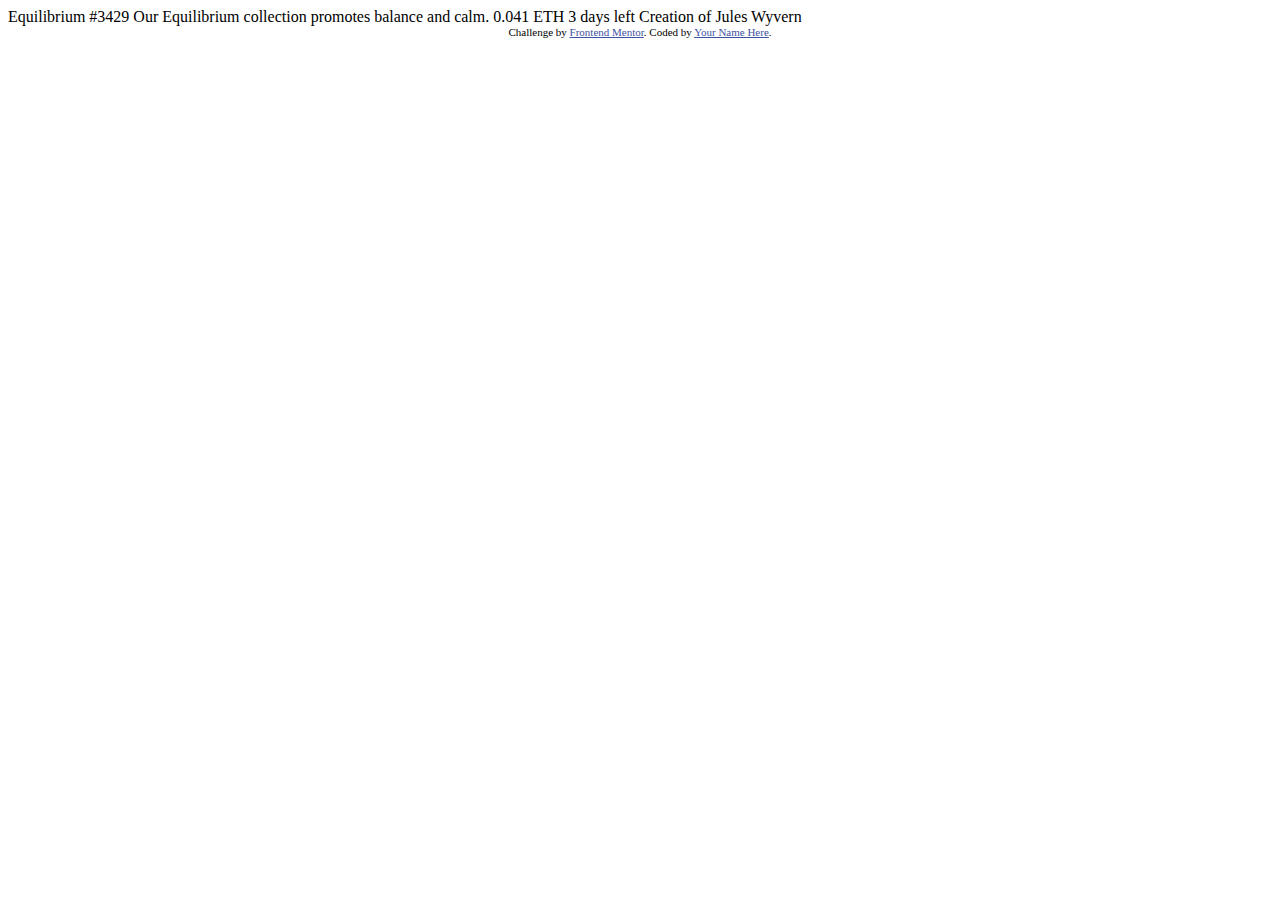
==== nft-preview-card-component/index.html @ 912435df "nft-card starter files" ====
<!DOCTYPE html>
<html lang="en">
<head>
  <meta charset="UTF-8">
  <meta name="viewport" content="width=device-width, initial-scale=1.0"> <!-- displays site properly based on user's device -->

  <link rel="icon" type="image/png" sizes="32x32" href="./images/favicon-32x32.png">
  
  <title>Frontend Mentor | NFT preview card component</title>

  <!-- Feel free to remove these styles or customise in your own stylesheet 👍 -->
  <style>
    .attribution { font-size: 11px; text-align: center; }
    .attribution a { color: hsl(228, 45%, 44%); }
  </style>
</head>
<body>

  Equilibrium #3429

  Our Equilibrium collection promotes balance and calm.

  0.041 ETH
  3 days left
  
  Creation of Jules Wyvern

  <div class="attribution">
    Challenge by <a href="https://www.frontendmentor.io?ref=challenge" target="_blank">Frontend Mentor</a>. 
    Coded by <a href="#">Your Name Here</a>.
  </div>
</body>
</html>
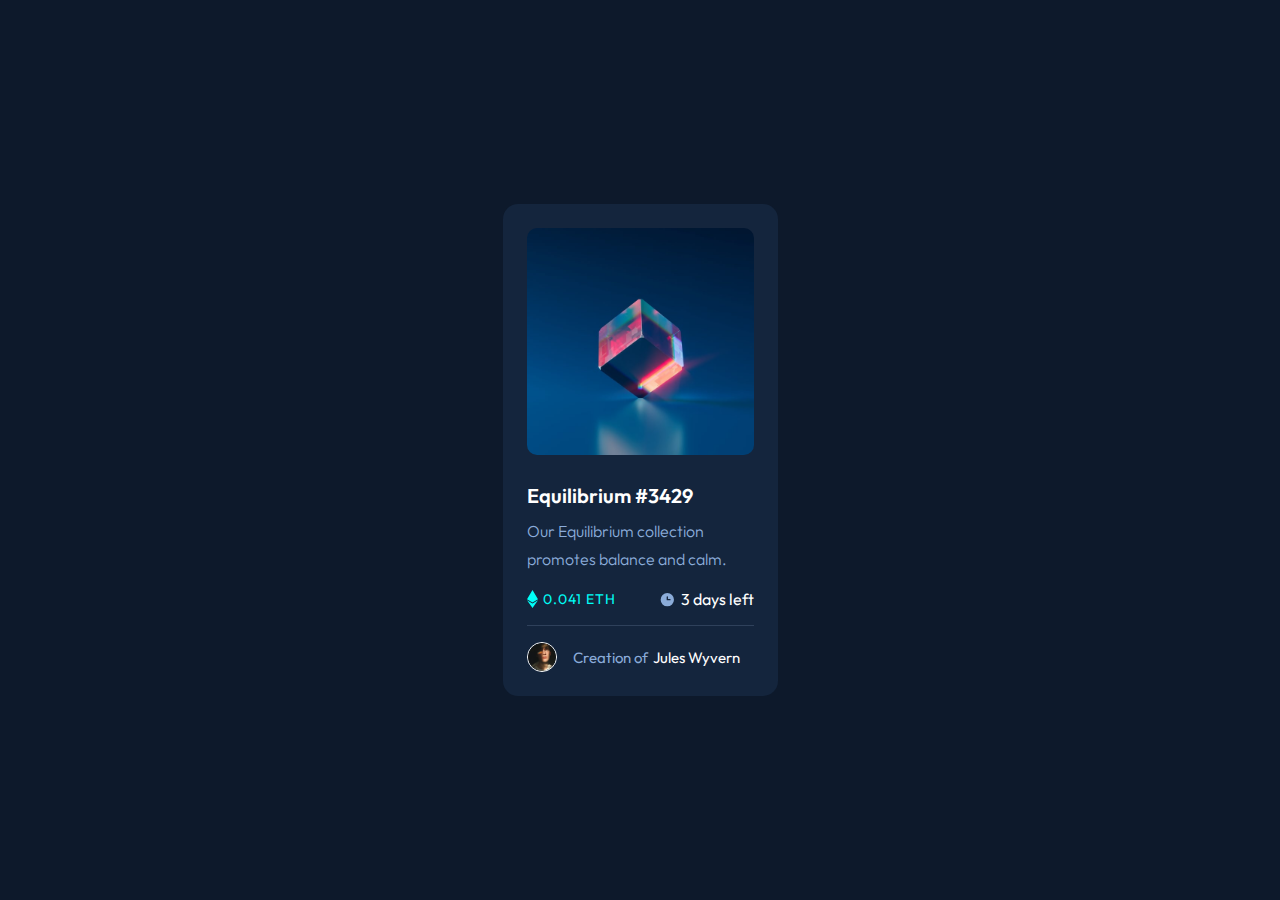
==== commit c7aa5d93: "nft card in progress .." ====
--- a/nft-preview-card-component/index.html
+++ b/nft-preview-card-component/index.html
@@ -1,33 +1,47 @@
 <!DOCTYPE html>
 <html lang="en">
-<head>
-  <meta charset="UTF-8">
-  <meta name="viewport" content="width=device-width, initial-scale=1.0"> <!-- displays site properly based on user's device -->
+  <head>
+    <meta charset="UTF-8" />
+    <meta name="viewport" content="width=device-width, initial-scale=1.0" />
+    <!-- displays site properly based on user's device -->
 
-  <link rel="icon" type="image/png" sizes="32x32" href="./images/favicon-32x32.png">
-  
-  <title>Frontend Mentor | NFT preview card component</title>
+    <link
+      rel="icon"
+      type="image/png"
+      sizes="32x32"
+      href="./images/favicon-32x32.png"
+    />
 
-  <!-- Feel free to remove these styles or customise in your own stylesheet 👍 -->
-  <style>
+    <title>Frontend Mentor | NFT preview card component</title>
+    <link rel="stylesheet" href="style.css" />
+
+    <!-- Feel free to remove these styles or customise in your own stylesheet 👍 -->
+    <!-- <style>
     .attribution { font-size: 11px; text-align: center; }
     .attribution a { color: hsl(228, 45%, 44%); }
-  </style>
-</head>
-<body>
-
-  Equilibrium #3429
-
-  Our Equilibrium collection promotes balance and calm.
-
-  0.041 ETH
-  3 days left
-  
-  Creation of Jules Wyvern
-
-  <div class="attribution">
-    Challenge by <a href="https://www.frontendmentor.io?ref=challenge" target="_blank">Frontend Mentor</a>. 
-    Coded by <a href="#">Your Name Here</a>.
-  </div>
-</body>
-</html>+  </style> -->
+  </head>
+  <body>
+    <div class="container">
+      <div class="image">
+        <img class="main-img" src="images/image-equilibrium.jpg" alt="" />
+      </div>
+      <h3>Equilibrium #3429</h3>
+      <p>Our Equilibrium collection promotes balance and calm.</p>
+      <div class="info">
+        <div class="price">
+          <img src="images/icon-ethereum.svg" alt="" />
+          0.041 ETH
+        </div>
+        <div class="days">
+          <img src="images/icon-clock.svg" alt="" />
+          3 days left
+        </div>
+      </div>
+      <div class="creator">
+        <img src="images/image-avatar.png" alt="" class="avatar" />
+        Creation of <span class="name"> Jules Wyvern</span>
+      </div>
+    </div>
+  </body>
+</html>
--- a/nft-preview-card-component/style.css
+++ b/nft-preview-card-component/style.css
@@ -0,0 +1,106 @@
+@import url("https://fonts.googleapis.com/css2?family=Inter:wght@400;700&family=Lexend+Deca&family=Outfit:wght@300;400;600&display=swap");
+
+* {
+  margin: 0;
+  box-sizing: border-box;
+}
+
+body {
+  background: hsl(217, 54%, 11%);
+  width: 100%;
+  height: 100vh;
+  font-family: "Outfit", sans-serif;
+  display: flex;
+  justify-content: center;
+  align-items: center;
+  color: #fff;
+}
+
+.container {
+  background-color: hsl(216, 50%, 16%);
+  border-radius: 15px;
+  width: 275px;
+  padding: 1.5rem;
+}
+
+.image {
+  position: relative;
+}
+
+.main-img {
+  width: 100%;
+  height: 100%;
+  border-radius: 10px;
+}
+
+h3 {
+  margin-top: 1.5rem;
+  font-size: 20px;
+  font-weight: 600;
+}
+
+p {
+  margin: 0.6rem 0 1rem 0;
+  color: hsl(215, 51%, 70%);
+  line-height: 28px;
+  font-weight: 300;
+}
+
+.info {
+  display: flex;
+  justify-content: space-between;
+  border-bottom: 1px solid hsl(215, 32%, 27%);
+  padding-bottom: 1rem;
+  margin-bottom: 1rem;
+}
+
+.price {
+  display: flex;
+  align-items: center;
+  color: hsl(178, 100%, 50%);
+  font-size: 14px;
+  letter-spacing: 1px;
+}
+
+.price img {
+  margin-right: 5px;
+}
+
+.days {
+  display: flex;
+  align-items: center;
+}
+
+.days img {
+  margin-right: 5px;
+}
+
+.creator {
+  display: flex;
+  align-items: center;
+  font-size: 15px;
+  color: hsl(215, 51%, 70%);
+}
+
+.avatar {
+  border: 1px solid white;
+  border-radius: 50%;
+  width: 30px;
+  margin-right: 1rem;
+}
+
+.name {
+  color: #fff;
+  margin-left: 5px;
+}
+
+.main-img,
+h3,
+span {
+  cursor: pointer;
+}
+
+h3:hover,
+span:hover {
+  color: hsl(178, 100%, 50%);
+}
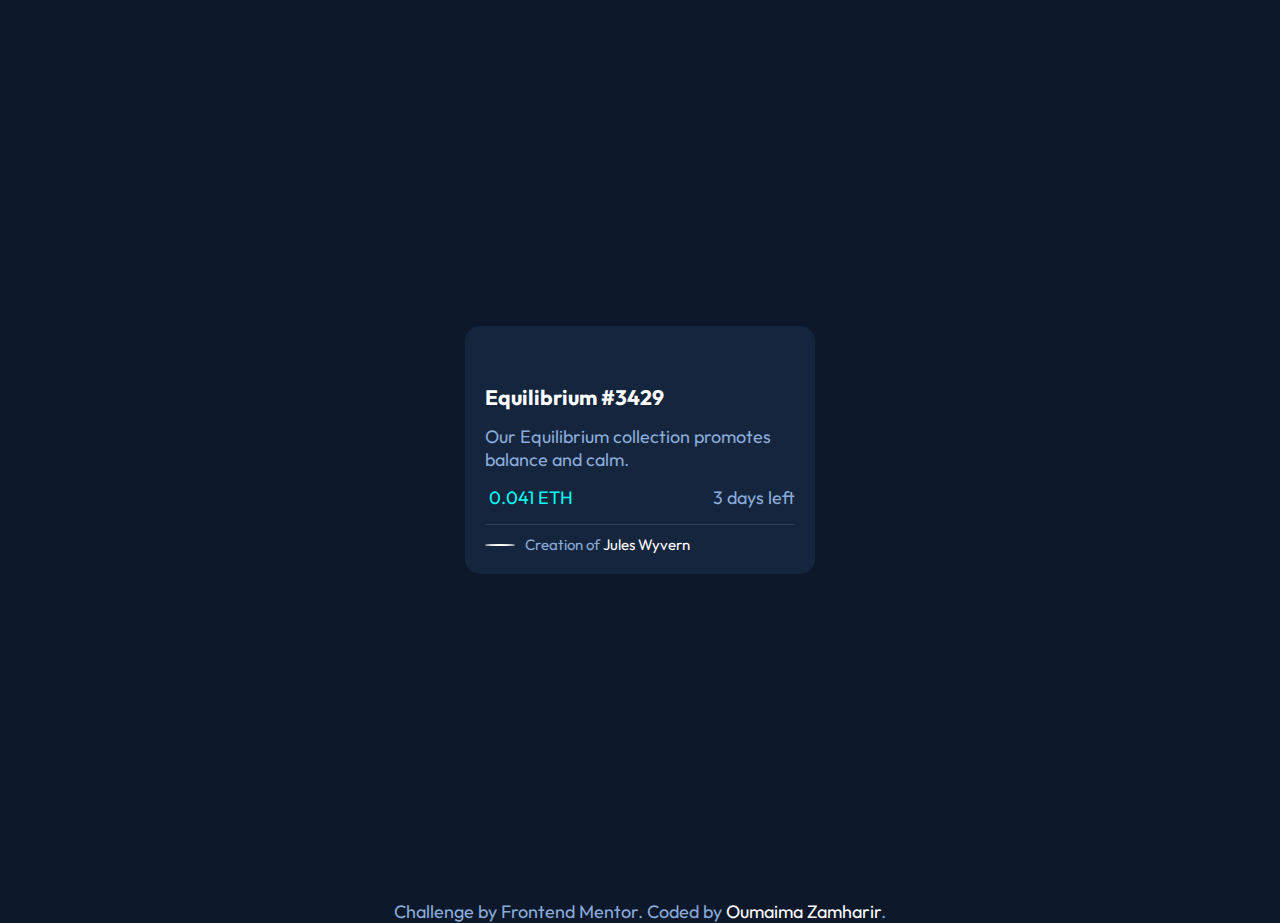
==== commit 9e1658f9: "nft-card" ====
--- a/nft-preview-card-component/index.html
+++ b/nft-preview-card-component/index.html
@@ -22,26 +22,40 @@
   </style> -->
   </head>
   <body>
-    <div class="container">
-      <div class="image">
-        <img class="main-img" src="images/image-equilibrium.jpg" alt="" />
-      </div>
-      <h3>Equilibrium #3429</h3>
-      <p>Our Equilibrium collection promotes balance and calm.</p>
-      <div class="info">
-        <div class="price">
-          <img src="images/icon-ethereum.svg" alt="" />
-          0.041 ETH
+    <div class="carte">
+      <div class="container">
+        <div class="image">
+          <img class="main-image" src="/images/image-equilibrium.jpg" alt="" />
+          <div class="active-image">
+            <img src="/images/icon-view.svg" alt="" />
+          </div>
         </div>
-        <div class="days">
-          <img src="images/icon-clock.svg" alt="" />
-          3 days left
+        <h3>Equilibrium #3429</h3>
+        <p>Our Equilibrium collection promotes balance and calm.</p>
+        <div class="info">
+          <div class="price">
+            <img src="/images/icon-ethereum.svg" alt="" />
+            0.041 ETH
+          </div>
+          <div class="time">
+            <img src="/images/icon-clock.svg" alt="" />
+            3 days left
+          </div>
+        </div>
+        <div class="author">
+          <img class="avatar" src="/images/image-avatar.png" alt="" />
+          <p>Creation of <span class="creator"> Jules Wyvern</span></p>
         </div>
       </div>
-      <div class="creator">
-        <img src="images/image-avatar.png" alt="" class="avatar" />
-        Creation of <span class="name"> Jules Wyvern</span>
-      </div>
     </div>
+    <footer>
+      <p>
+        Challenge by Frontend Mentor. Coded by
+        <span class="creator"> Oumaima Zamharir</span>.
+      </p>
+    </footer>
   </body>
 </html>
+
+<!--     
+Challenge by Frontend Mentor. Coded by Your Name Here. -->
--- a/nft-preview-card-component/style.css
+++ b/nft-preview-card-component/style.css
@@ -7,100 +7,98 @@
 
 body {
   background: hsl(217, 54%, 11%);
+  font-family: Outfit, sans-serif;
+  color: hsl(215, 51%, 70%);
+  font-size: 18px;
+}
+
+.carte {
+  height: 100vh;
+  display: flex;
+}
+.container {
+  /* justify-content: center; */
+  background: hsl(216, 50%, 16%);
+  margin: auto;
+  padding: 20px;
+  width: 350px;
+  border-radius: 15px;
+}
+.image {
+  position: relative;
+}
+.main-image {
   width: 100%;
-  height: 100vh;
-  font-family: "Outfit", sans-serif;
-  display: flex;
-  justify-content: center;
-  align-items: center;
+  border-radius: 10px;
+}
+
+.active-image {
+  position: absolute;
+  background: hsl(178, 100%, 50%, 0.7);
+  top: 0;
+  left: 0;
+  width: 100%;
+  height: 100%;
+  opacity: 0;
+  border-radius: 10px;
+}
+
+.active-image img {
+  position: absolute;
+  top: 50%;
+  left: 50%;
+  transform: translate(-50%, -50%);
+}
+
+.active-image:hover {
+  cursor: pointer;
+  opacity: 1;
+}
+
+h3 {
+  margin: 15px 0;
   color: #fff;
 }
 
-.container {
-  background-color: hsl(216, 50%, 16%);
-  border-radius: 15px;
-  width: 275px;
-  padding: 1.5rem;
-}
-
-.image {
-  position: relative;
-}
-
-.main-img {
-  width: 100%;
-  height: 100%;
-  border-radius: 10px;
-}
-
-h3 {
-  margin-top: 1.5rem;
-  font-size: 20px;
-  font-weight: 600;
-}
-
-p {
-  margin: 0.6rem 0 1rem 0;
-  color: hsl(215, 51%, 70%);
-  line-height: 28px;
-  font-weight: 300;
-}
-
 .info {
+  padding: 15px 0;
   display: flex;
   justify-content: space-between;
   border-bottom: 1px solid hsl(215, 32%, 27%);
-  padding-bottom: 1rem;
-  margin-bottom: 1rem;
 }
 
 .price {
+  color: hsl(178, 100%, 50%);
+}
+
+.time {
+  color: hsl(215, 51%, 70%);
+}
+
+.author {
   display: flex;
   align-items: center;
-  color: hsl(178, 100%, 50%);
-  font-size: 14px;
-  letter-spacing: 1px;
+  margin-top: 10px;
+  font-size: 15px;
 }
 
-.price img {
-  margin-right: 5px;
-}
-
-.days {
-  display: flex;
-  align-items: center;
-}
-
-.days img {
-  margin-right: 5px;
+.avatar {
+  width: 30px;
+  border: 1px solid #fff;
+  border-radius: 50%;
+  margin-right: 10px;
 }
 
 .creator {
-  display: flex;
-  align-items: center;
-  font-size: 15px;
-  color: hsl(215, 51%, 70%);
+  color: hsl(0, 0%, 100%);
 }
 
-.avatar {
-  border: 1px solid white;
-  border-radius: 50%;
-  width: 30px;
-  margin-right: 1rem;
+.creator:hover,
+h3:hover {
+  cursor: pointer;
+  color: hsl(178, 100%, 50%);
 }
 
-.name {
-  color: #fff;
-  margin-left: 5px;
+footer {
+  text-align: center;
 }
-
-.main-img,
-h3,
-span {
-  cursor: pointer;
-}
-
-h3:hover,
-span:hover {
-  color: hsl(178, 100%, 50%);
-}
